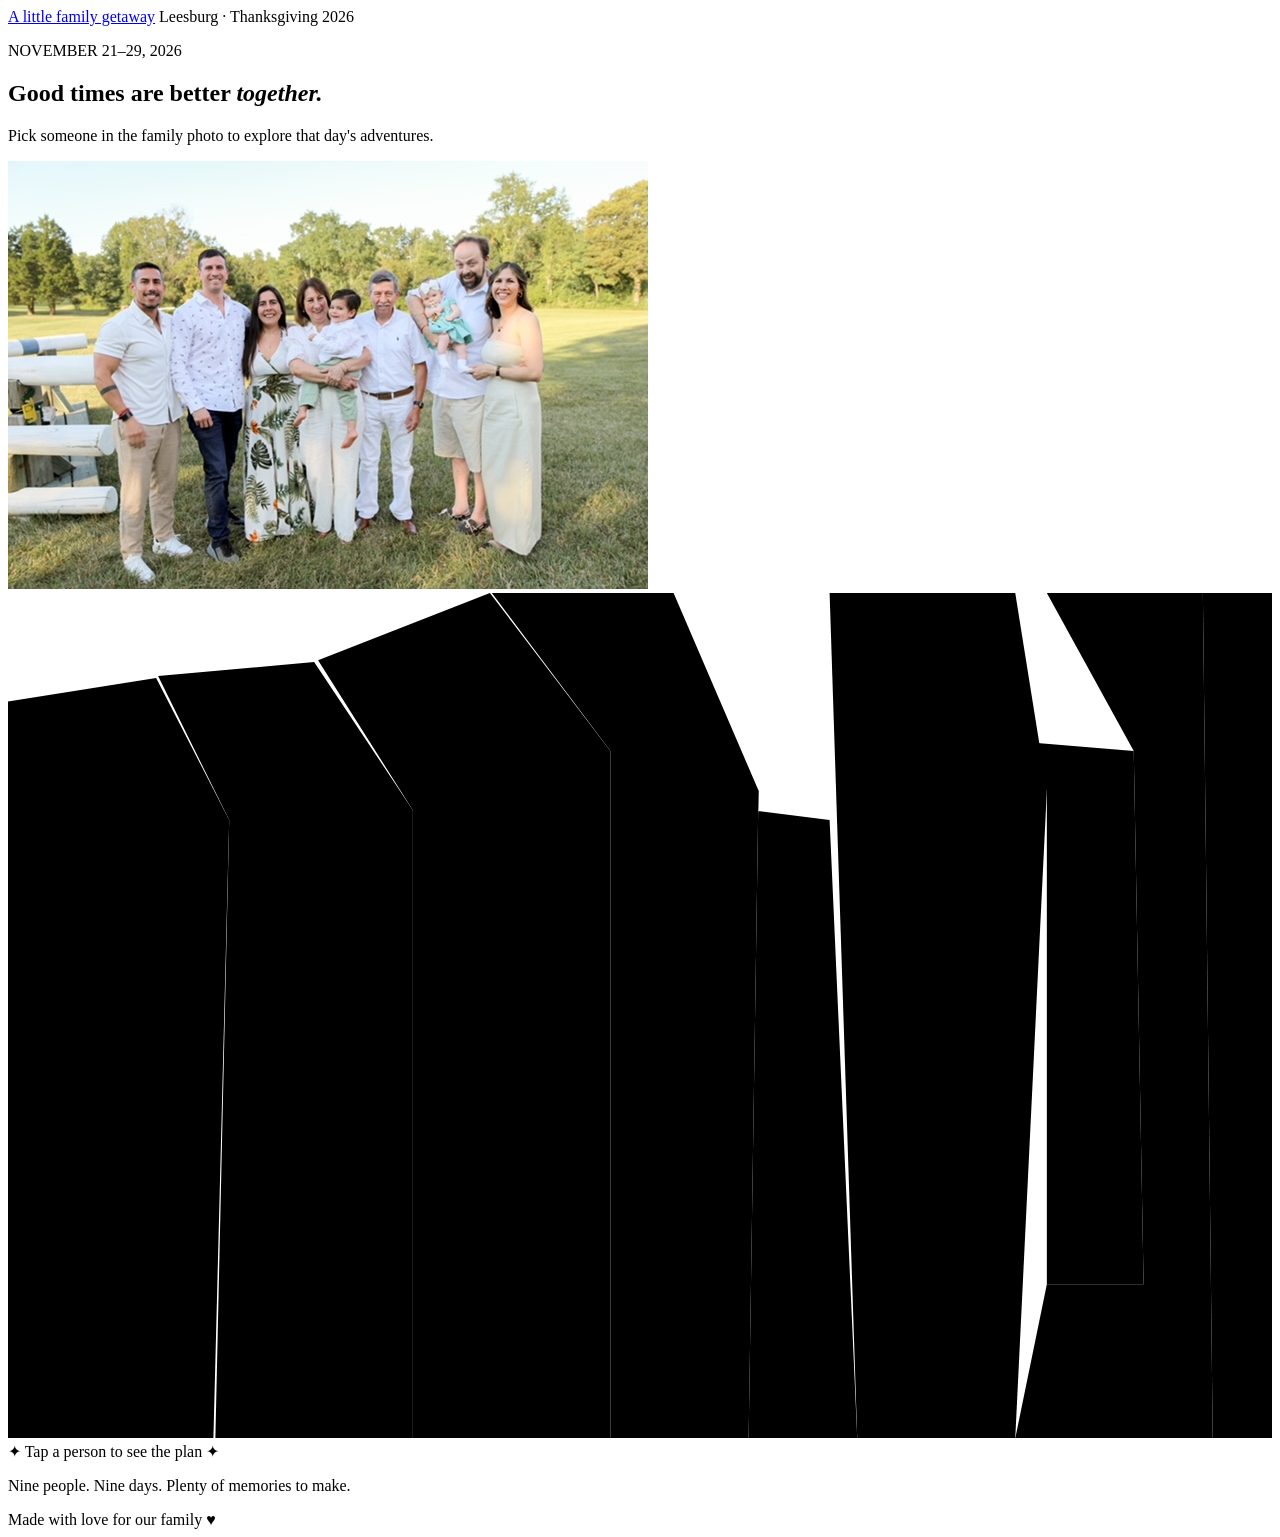
==== index.html @ 2f6ee895 "Add family guide index.html" ====
<!DOCTYPE html>
<html lang="en">
<head>
  <meta charset="UTF-8">
  <meta name="viewport" content="width=device-width, initial-scale=1">
  <meta name="theme-color" content="#f7f1e7">
  <title>Thanksgiving with the Family</title>
  <link rel="stylesheet" href="style.css">
</head>
<body class="home-page">
  <header class="site-header">
    <a class="brand" href="index.html">A little family getaway</a>
    <span class="header-note">Leesburg · Thanksgiving 2026</span>
  </header>
  <main class="home-main">
    <section class="intro">
      <p class="eyebrow">NOVEMBER 21–29, 2026</p>
      <h1>Good times are better <em>together.</em></h1>
      <p class="intro-copy">Pick someone in the family photo to explore that day's adventures.</p>
    </section>
    <section class="photo-card" aria-label="Choose a family member and day">
      <div class="photo-wrap">
        <img src="family-photo.JPG" alt="Our family together" class="family-photo">
        <svg class="hotspots" viewBox="0 0 640 428" preserveAspectRatio="none" role="group" aria-label="Nine clickable family members">
          <a href="pages/day-1.html" aria-label="Saturday, November 21 — person 1"><title>Saturday, November 21</title><polygon points="0,55 75,43 112,115 104,428 0,428"/></a>
          <a href="pages/day-2.html" aria-label="Sunday, November 22 — person 2"><title>Sunday, November 22</title><polygon points="76,42 155,35 205,110 205,428 105,428 112,115"/></a>
          <a href="pages/day-3.html" aria-label="Monday, November 23 — person 3"><title>Monday, November 23</title><polygon points="157,34 244,0 305,80 305,428 205,428 205,110"/></a>
          <a href="pages/day-4.html" aria-label="Tuesday, November 24 — person 4"><title>Tuesday, November 24</title><polygon points="245,0 337,0 380,100 375,428 305,428 305,80"/></a>
          <a href="pages/day-5.html" aria-label="Wednesday, November 25 — person 5"><title>Wednesday, November 25</title><polygon points="337,105 416,115 430,428 375,428 380,100"/></a>
          <a href="pages/day-6.html" aria-label="Thursday, November 26 — person 6"><title>Thursday, November 26</title><polygon points="416,0 510,0 526,100 510,428 430,428"/></a>
          <a href="pages/day-7.html" aria-label="Friday, November 27 — person 7"><title>Friday, November 27</title><polygon points="510,75 570,80 575,350 526,350 526,100"/></a>
          <a href="pages/day-8.html" aria-label="Saturday, November 28 — person 8"><title>Saturday, November 28</title><polygon points="526,0 605,0 610,428 510,428 526,350 575,350 570,80"/></a>
          <a href="pages/day-9.html" aria-label="Sunday, November 29 — person 9"><title>Sunday, November 29</title><polygon points="605,0 640,0 640,428 610,428"/></a>
        </svg>
      </div>
      <div class="photo-caption"><span>✦</span> Tap a person to see the plan <span>✦</span></div>
    </section>
    <p class="small-note">Nine people. Nine days. Plenty of memories to make.</p>
  </main>
  <footer class="site-footer">Made with love for our family ♥</footer>
  <script src="script.js"></script>
</body>
</html>
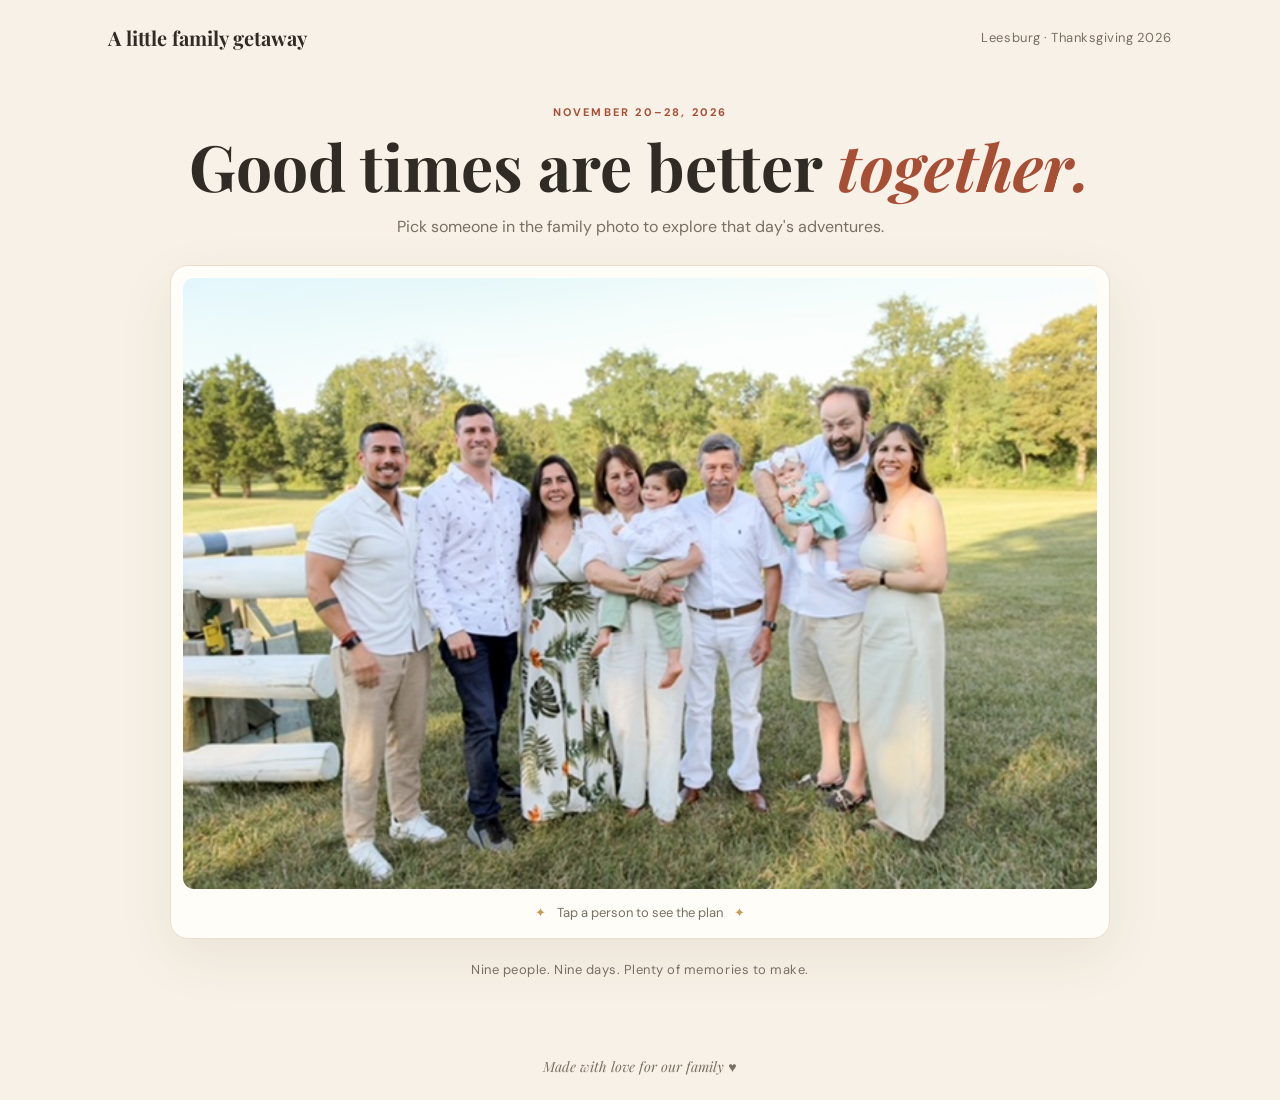
==== commit ab62f6cf: "Correct family visit dates to November 20–28" ====
--- a/index.html
+++ b/index.html
@@ -14,7 +14,7 @@
   </header>
   <main class="home-main">
     <section class="intro">
-      <p class="eyebrow">NOVEMBER 21–29, 2026</p>
+      <p class="eyebrow">NOVEMBER 20–28, 2026</p>
       <h1>Good times are better <em>together.</em></h1>
       <p class="intro-copy">Pick someone in the family photo to explore that day's adventures.</p>
     </section>
--- a/style.css
+++ b/style.css
@@ -0,0 +1,8 @@
+@import url('https://fonts.googleapis.com/css2?family=DM+Sans:wght@400;500;600;700&family=Playfair+Display:ital,wght@0,600;0,700;1,600;1,700&display=swap');
+:root{--ink:#302b25;--muted:#786f63;--cream:#f7f1e7;--paper:#fffdf8;--rust:#a64f35;--gold:#c69a54;--line:#e9dfd0}
+*{box-sizing:border-box}body{margin:0;background:var(--cream);color:var(--ink);font-family:'DM Sans',sans-serif}
+.site-header{max-width:1120px;margin:auto;padding:24px 28px;display:flex;justify-content:space-between;align-items:center}.brand{font-family:'Playfair Display',serif;font-weight:700;color:var(--ink);text-decoration:none;font-size:20px}.header-note,.small-note{color:var(--muted);font-size:13px;letter-spacing:.04em}
+.home-main{width:min(100% - 36px,940px);margin:30px auto 55px}.intro{text-align:center;margin:0 auto 28px}.eyebrow{color:var(--rust);font-weight:700;font-size:11px;letter-spacing:.2em}.intro h1{font:700 clamp(38px,7vw,64px)/1.08 'Playfair Display',serif;margin:12px 0}.intro h1 em{color:var(--rust)}.intro-copy{color:var(--muted);font-size:16px}
+.photo-card{background:var(--paper);padding:12px;border:1px solid var(--line);border-radius:18px;box-shadow:0 18px 55px #59432a14}.photo-wrap{position:relative;overflow:hidden;border-radius:11px;line-height:0}.family-photo{display:block;width:100%;height:auto}.hotspots{position:absolute;inset:0;width:100%;height:100%}.hotspots a{cursor:pointer;outline:none}.hotspots polygon{fill:transparent;stroke:transparent;stroke-width:3;transition:fill .18s,stroke .18s}.hotspots a:hover polygon,.hotspots a:focus polygon{fill:#f5c76b30;stroke:#fff4d7}.photo-caption{text-align:center;padding:15px 8px 5px;color:var(--muted);font-size:13px}.photo-caption span{color:var(--gold);padding:0 8px}.small-note{text-align:center;margin-top:22px}.site-footer{text-align:center;padding:24px;color:var(--muted);font:italic 14px 'Playfair Display',serif}
+.day-main{width:min(100% - 36px,850px);margin:35px auto 70px}.back-link{color:var(--rust);text-decoration:none;font-weight:700;font-size:13px}.day-hero{margin-top:26px;padding:42px 38px;background:var(--paper);border:1px solid var(--line);border-radius:18px}.day-hero .eyebrow{margin:0 0 10px}.day-hero h1{font:700 clamp(36px,6vw,54px)/1.1 'Playfair Display',serif;margin:0 0 12px}.day-hero p{color:var(--muted);margin:0}.plan-section{margin-top:28px}.plan-section h2{font:700 25px 'Playfair Display',serif}.activity-list{display:grid;gap:12px}.activity{background:var(--paper);border:1px solid var(--line);border-radius:13px;padding:19px 21px;display:flex;gap:15px;align-items:flex-start}.activity-icon{font-size:22px}.activity h3{margin:0 0 5px;font-size:16px}.activity p{margin:0;color:var(--muted);font-size:14px;line-height:1.5}.activity a{display:inline-block;margin-top:9px;color:var(--rust);font-weight:700;font-size:13px}.placeholder{border:1px dashed #d7c7b1;background:#fbf7ef;border-radius:13px;padding:20px;color:var(--muted);line-height:1.6}.day-footer{margin-top:32px;text-align:center;color:var(--muted);font:italic 14px 'Playfair Display',serif}
+@media(max-width:600px){.site-header{padding:18px 18px}.header-note{font-size:11px}.home-main{margin-top:18px}.intro-copy{font-size:14px}.photo-card{padding:7px;border-radius:13px}.photo-caption{font-size:12px}.day-hero{padding:30px 23px}.day-main{margin-top:22px}}
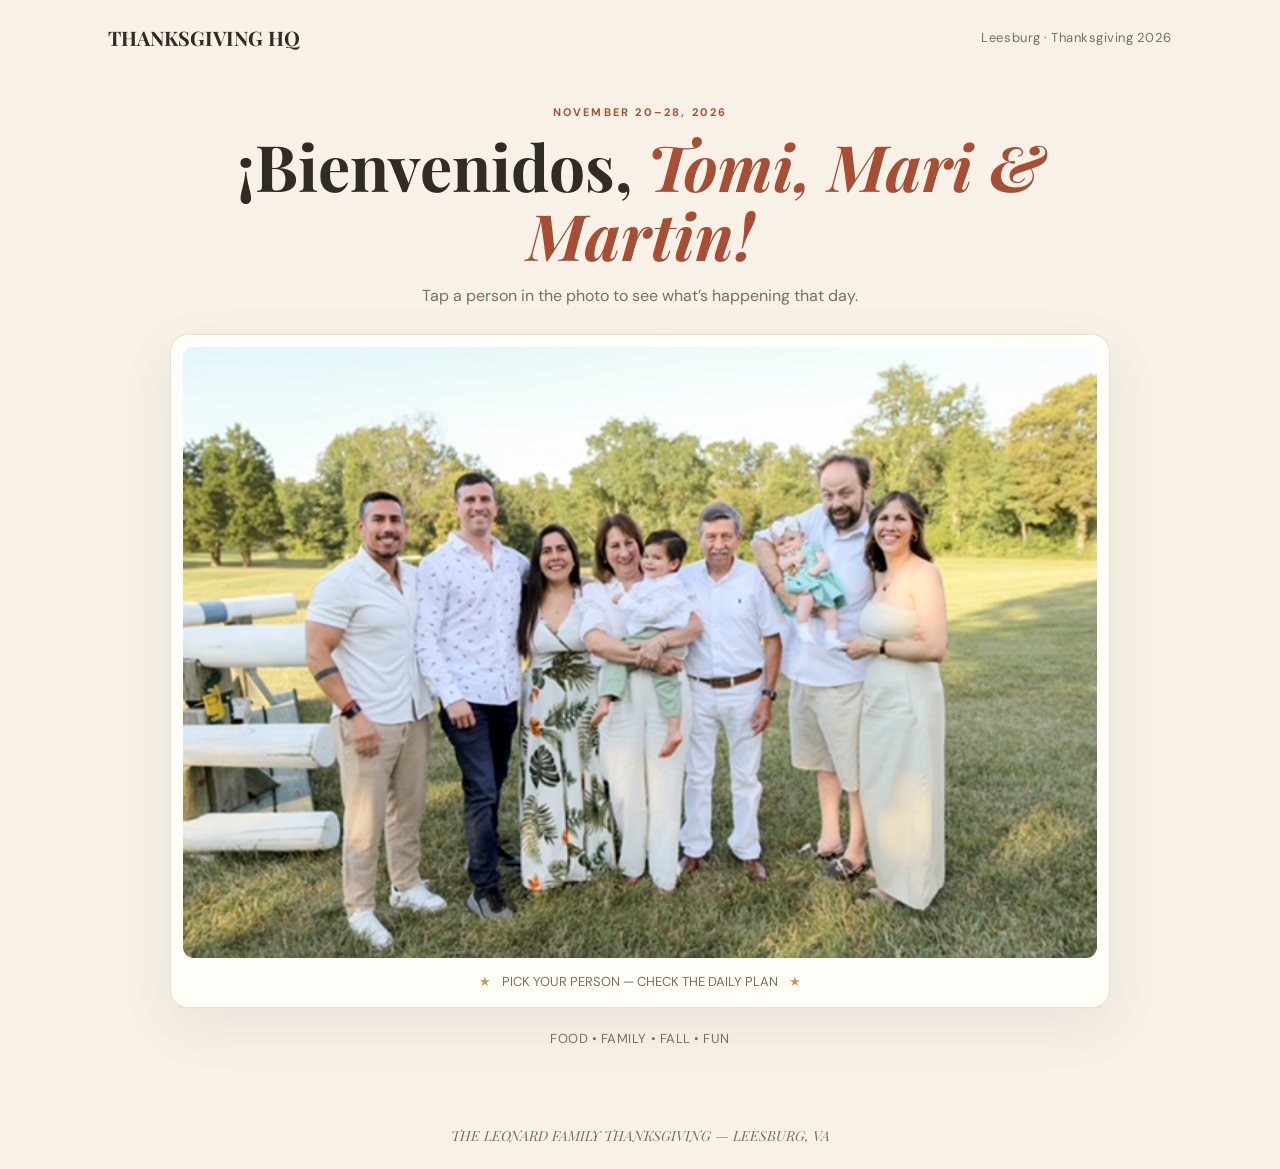
==== commit 81cbab5b: "Refresh homepage welcome and playful Thanksgiving theme" ====
--- a/index.html
+++ b/index.html
@@ -3,41 +3,41 @@
 <head>
   <meta charset="UTF-8">
   <meta name="viewport" content="width=device-width, initial-scale=1">
-  <meta name="theme-color" content="#f7f1e7">
+  <meta name="theme-color" content="#f6d66b">
   <title>Thanksgiving with the Family</title>
   <link rel="stylesheet" href="style.css">
 </head>
 <body class="home-page">
   <header class="site-header">
-    <a class="brand" href="index.html">A little family getaway</a>
+    <a class="brand" href="index.html">THANKSGIVING HQ</a>
     <span class="header-note">Leesburg · Thanksgiving 2026</span>
   </header>
   <main class="home-main">
     <section class="intro">
       <p class="eyebrow">NOVEMBER 20–28, 2026</p>
-      <h1>Good times are better <em>together.</em></h1>
-      <p class="intro-copy">Pick someone in the family photo to explore that day's adventures.</p>
+      <h1>¡Bienvenidos, <em>Tomi, Mari &amp; Martin!</em></h1>
+      <p class="intro-copy">Tap a person in the photo to see what’s happening that day.</p>
     </section>
     <section class="photo-card" aria-label="Choose a family member and day">
       <div class="photo-wrap">
         <img src="family-photo.JPG" alt="Our family together" class="family-photo">
         <svg class="hotspots" viewBox="0 0 640 428" preserveAspectRatio="none" role="group" aria-label="Nine clickable family members">
-          <a href="pages/day-1.html" aria-label="Saturday, November 21 — person 1"><title>Saturday, November 21</title><polygon points="0,55 75,43 112,115 104,428 0,428"/></a>
-          <a href="pages/day-2.html" aria-label="Sunday, November 22 — person 2"><title>Sunday, November 22</title><polygon points="76,42 155,35 205,110 205,428 105,428 112,115"/></a>
-          <a href="pages/day-3.html" aria-label="Monday, November 23 — person 3"><title>Monday, November 23</title><polygon points="157,34 244,0 305,80 305,428 205,428 205,110"/></a>
-          <a href="pages/day-4.html" aria-label="Tuesday, November 24 — person 4"><title>Tuesday, November 24</title><polygon points="245,0 337,0 380,100 375,428 305,428 305,80"/></a>
-          <a href="pages/day-5.html" aria-label="Wednesday, November 25 — person 5"><title>Wednesday, November 25</title><polygon points="337,105 416,115 430,428 375,428 380,100"/></a>
-          <a href="pages/day-6.html" aria-label="Thursday, November 26 — person 6"><title>Thursday, November 26</title><polygon points="416,0 510,0 526,100 510,428 430,428"/></a>
-          <a href="pages/day-7.html" aria-label="Friday, November 27 — person 7"><title>Friday, November 27</title><polygon points="510,75 570,80 575,350 526,350 526,100"/></a>
-          <a href="pages/day-8.html" aria-label="Saturday, November 28 — person 8"><title>Saturday, November 28</title><polygon points="526,0 605,0 610,428 510,428 526,350 575,350 570,80"/></a>
-          <a href="pages/day-9.html" aria-label="Sunday, November 29 — person 9"><title>Sunday, November 29</title><polygon points="605,0 640,0 640,428 610,428"/></a>
+          <a href="pages/day-1.html" aria-label="Friday, November 20 — person 1"><title>Friday, November 20</title><polygon points="86,127 97,111 116,102 148,101 164,116 174,151 171,211 178,270 181,329 174,370 159,393 132,397 116,379 108,334 99,278 91,222 84,177"/></a>
+          <a href="pages/day-2.html" aria-label="Saturday, November 21 — person 2"><title>Saturday, November 21</title><polygon points="184,92 197,87 218,89 232,100 242,126 243,180 239,233 244,296 242,350 232,385 215,398 198,388 190,354 185,300 181,241 177,185 176,128"/></a>
+          <a href="pages/day-3.html" aria-label="Sunday, November 22 — person 3"><title>Sunday, November 22</title><polygon points="245,130 254,124 271,124 284,133 293,154 294,208 289,256 294,310 288,354 278,380 255,386 242,372 239,334 238,284 237,231 237,180"/></a>
+          <a href="pages/day-4.html" aria-label="Monday, November 23 — person 4"><title>Monday, November 23</title><polygon points="286,119 299,112 315,115 327,129 333,155 332,205 326,249 329,298 327,347 316,379 298,384 284,367 281,327 280,279 279,225 280,170"/></a>
+          <a href="pages/day-5.html" aria-label="Tuesday, November 24 — person 5"><title>Tuesday, November 24</title><polygon points="320,128 333,126 347,135 355,151 357,181 353,210 358,244 350,273 336,281 323,268 316,241 315,207 316,169"/></a>
+          <a href="pages/day-6.html" aria-label="Wednesday, November 25 — person 6"><title>Wednesday, November 25</title><polygon points="359,113 370,106 388,108 401,119 410,145 411,201 407,253 414,307 410,352 398,382 378,387 362,371 356,334 355,284 352,232 352,174"/></a>
+          <a href="pages/day-7.html" aria-label="Thursday, November 26 — person 7"><title>Thursday, November 26</title><polygon points="402,125 411,119 425,120 438,131 444,151 442,183 448,207 442,232 427,241 412,231 405,211 400,181"/></a>
+          <a href="pages/day-8.html" aria-label="Friday, November 27 — person 8"><title>Friday, November 27</title><polygon points="431,86 443,76 463,74 478,84 488,108 490,159 485,213 490,268 485,322 477,360 463,379 443,378 430,357 425,321 423,275 420,225 420,168"/></a>
+          <a href="pages/day-9.html" aria-label="Saturday, November 28 — person 9"><title>Saturday, November 28</title><polygon points="479,111 490,101 509,101 523,113 532,143 533,200 528,254 533,310 529,355 516,389 495,396 480,381 474,344 472,293 470,240 470,184"/></a>
         </svg>
       </div>
-      <div class="photo-caption"><span>✦</span> Tap a person to see the plan <span>✦</span></div>
+      <div class="photo-caption"><span>★</span> PICK YOUR PERSON — CHECK THE DAILY PLAN <span>★</span></div>
     </section>
-    <p class="small-note">Nine people. Nine days. Plenty of memories to make.</p>
+    <p class="small-note">FOOD • FAMILY • FALL • FUN</p>
   </main>
-  <footer class="site-footer">Made with love for our family ♥</footer>
+  <footer class="site-footer">THE LEONARD FAMILY THANKSGIVING — LEESBURG, VA</footer>
   <script src="script.js"></script>
 </body>
 </html>
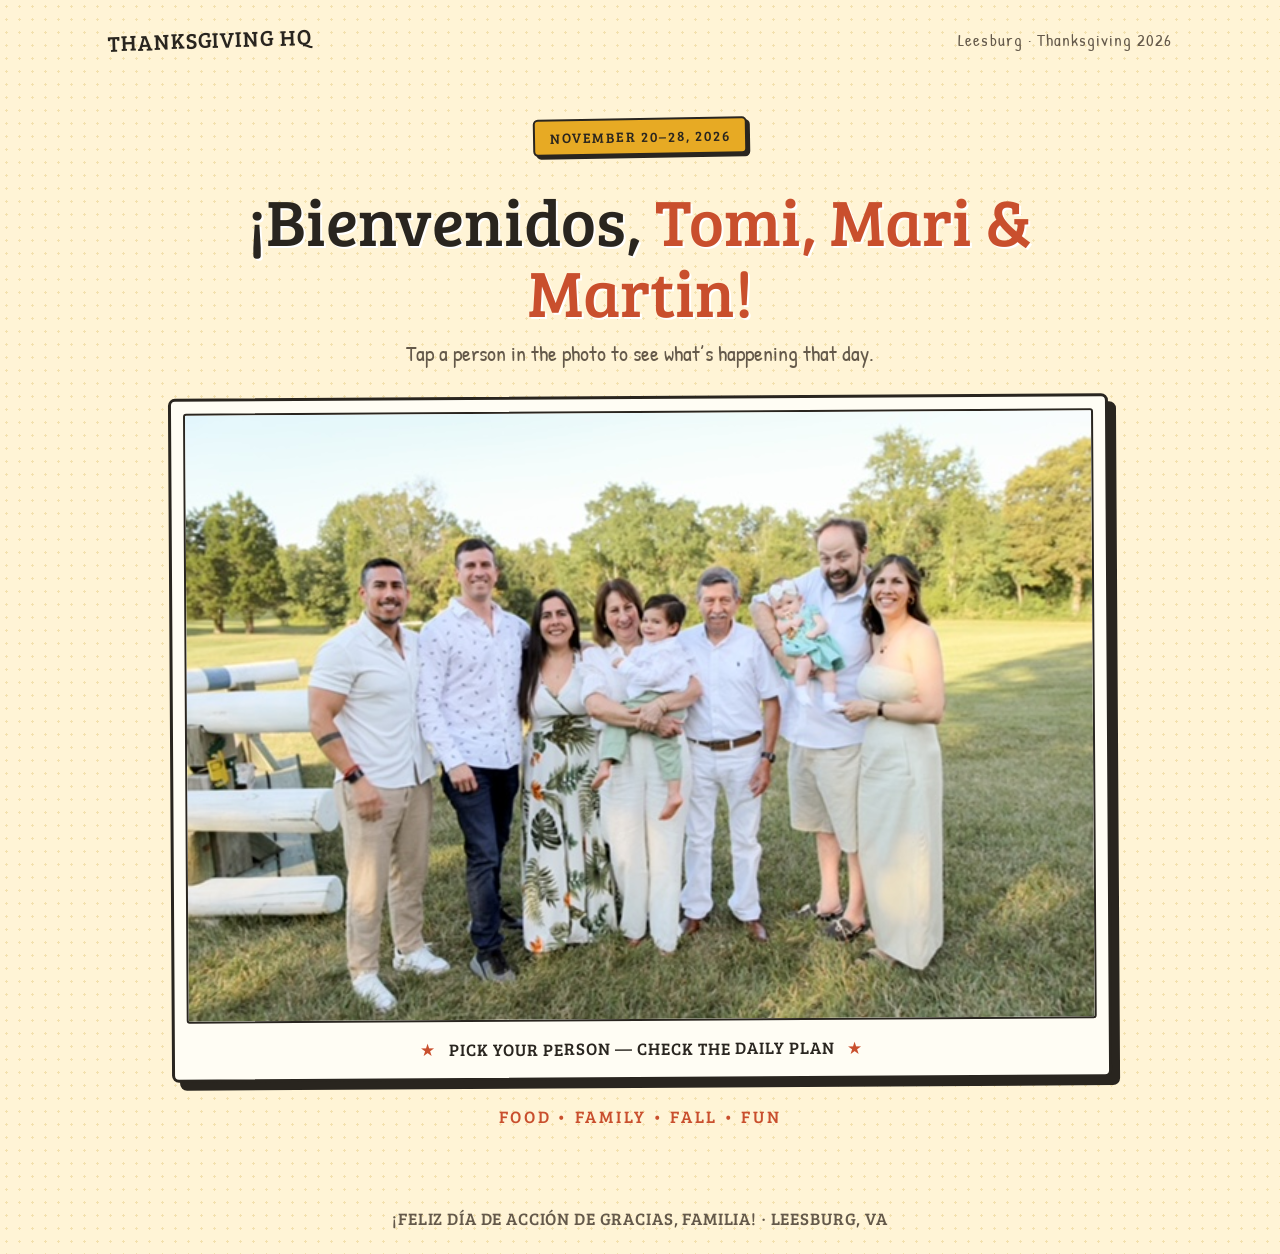
==== commit 394998fd: "Use Spanish family Thanksgiving footer" ====
--- a/index.html
+++ b/index.html
@@ -37,7 +37,7 @@
     </section>
     <p class="small-note">FOOD • FAMILY • FALL • FUN</p>
   </main>
-  <footer class="site-footer">THE LEONARD FAMILY THANKSGIVING — LEESBURG, VA</footer>
+  <footer class="site-footer">¡FELIZ DÍA DE ACCIÓN DE GRACIAS, FAMILIA! · LEESBURG, VA</footer>
   <script src="script.js"></script>
 </body>
 </html>
--- a/style.css
+++ b/style.css
@@ -1,8 +1,41 @@
-@import url('https://fonts.googleapis.com/css2?family=DM+Sans:wght@400;500;600;700&family=Playfair+Display:ital,wght@0,600;0,700;1,600;1,700&display=swap');
-:root{--ink:#302b25;--muted:#786f63;--cream:#f7f1e7;--paper:#fffdf8;--rust:#a64f35;--gold:#c69a54;--line:#e9dfd0}
-*{box-sizing:border-box}body{margin:0;background:var(--cream);color:var(--ink);font-family:'DM Sans',sans-serif}
-.site-header{max-width:1120px;margin:auto;padding:24px 28px;display:flex;justify-content:space-between;align-items:center}.brand{font-family:'Playfair Display',serif;font-weight:700;color:var(--ink);text-decoration:none;font-size:20px}.header-note,.small-note{color:var(--muted);font-size:13px;letter-spacing:.04em}
-.home-main{width:min(100% - 36px,940px);margin:30px auto 55px}.intro{text-align:center;margin:0 auto 28px}.eyebrow{color:var(--rust);font-weight:700;font-size:11px;letter-spacing:.2em}.intro h1{font:700 clamp(38px,7vw,64px)/1.08 'Playfair Display',serif;margin:12px 0}.intro h1 em{color:var(--rust)}.intro-copy{color:var(--muted);font-size:16px}
-.photo-card{background:var(--paper);padding:12px;border:1px solid var(--line);border-radius:18px;box-shadow:0 18px 55px #59432a14}.photo-wrap{position:relative;overflow:hidden;border-radius:11px;line-height:0}.family-photo{display:block;width:100%;height:auto}.hotspots{position:absolute;inset:0;width:100%;height:100%}.hotspots a{cursor:pointer;outline:none}.hotspots polygon{fill:transparent;stroke:transparent;stroke-width:3;transition:fill .18s,stroke .18s}.hotspots a:hover polygon,.hotspots a:focus polygon{fill:#f5c76b30;stroke:#fff4d7}.photo-caption{text-align:center;padding:15px 8px 5px;color:var(--muted);font-size:13px}.photo-caption span{color:var(--gold);padding:0 8px}.small-note{text-align:center;margin-top:22px}.site-footer{text-align:center;padding:24px;color:var(--muted);font:italic 14px 'Playfair Display',serif}
-.day-main{width:min(100% - 36px,850px);margin:35px auto 70px}.back-link{color:var(--rust);text-decoration:none;font-weight:700;font-size:13px}.day-hero{margin-top:26px;padding:42px 38px;background:var(--paper);border:1px solid var(--line);border-radius:18px}.day-hero .eyebrow{margin:0 0 10px}.day-hero h1{font:700 clamp(36px,6vw,54px)/1.1 'Playfair Display',serif;margin:0 0 12px}.day-hero p{color:var(--muted);margin:0}.plan-section{margin-top:28px}.plan-section h2{font:700 25px 'Playfair Display',serif}.activity-list{display:grid;gap:12px}.activity{background:var(--paper);border:1px solid var(--line);border-radius:13px;padding:19px 21px;display:flex;gap:15px;align-items:flex-start}.activity-icon{font-size:22px}.activity h3{margin:0 0 5px;font-size:16px}.activity p{margin:0;color:var(--muted);font-size:14px;line-height:1.5}.activity a{display:inline-block;margin-top:9px;color:var(--rust);font-weight:700;font-size:13px}.placeholder{border:1px dashed #d7c7b1;background:#fbf7ef;border-radius:13px;padding:20px;color:var(--muted);line-height:1.6}.day-footer{margin-top:32px;text-align:center;color:var(--muted);font:italic 14px 'Playfair Display',serif}
-@media(max-width:600px){.site-header{padding:18px 18px}.header-note{font-size:11px}.home-main{margin-top:18px}.intro-copy{font-size:14px}.photo-card{padding:7px;border-radius:13px}.photo-caption{font-size:12px}.day-hero{padding:30px 23px}.day-main{margin-top:22px}}+@import url('https://fonts.googleapis.com/css2?family=Bree+Serif&family=Patrick+Hand:wght@400&display=swap');
+:root{--ink:#29251f;--muted:#64594a;--cream:#fff4d6;--paper:#fffdf4;--rust:#c94f2d;--gold:#e7aa24;--line:#302b25;--blue:#8ecbd0;--red:#c94f2d}
+*{box-sizing:border-box}
+body{margin:0;background-color:var(--cream);background-image:radial-gradient(#d9b85b55 1.2px,transparent 1.2px);background-size:13px 13px;color:var(--ink);font-family:'Patrick Hand',cursive;font-size:18px}
+.site-header{max-width:1120px;margin:auto;padding:24px 28px;display:flex;justify-content:space-between;align-items:center}
+.brand{font-family:'Bree Serif',serif;font-weight:400;color:var(--ink);text-decoration:none;font-size:22px;letter-spacing:.04em;transform:rotate(-2deg)}
+.header-note,.small-note{color:var(--muted);font-size:17px;letter-spacing:.06em}
+.home-main{width:min(100% - 36px,940px);margin:26px auto 55px}
+.intro{text-align:center;margin:0 auto 28px}
+.eyebrow{display:inline-block;background:var(--gold);color:var(--ink);font-family:'Bree Serif',serif;font-size:14px;letter-spacing:.13em;padding:7px 15px;border:2px solid var(--ink);border-radius:5px;box-shadow:3px 3px 0 var(--ink);transform:rotate(-1deg)}
+.intro h1{font:400 clamp(36px,7vw,66px)/1.08 'Bree Serif',serif;margin:16px 0 10px;text-shadow:2px 2px 0 #fff}
+.intro h1 em{color:var(--rust);font-style:normal}
+.intro-copy{color:var(--muted);font-size:22px;margin:8px 0}
+.photo-card{background:var(--paper);padding:12px;border:3px solid var(--ink);border-radius:7px;box-shadow:8px 8px 0 var(--ink);transform:rotate(-.35deg)}
+.photo-wrap{position:relative;overflow:hidden;border:2px solid var(--ink);border-radius:3px;line-height:0}
+.family-photo{display:block;width:100%;height:auto}
+.hotspots{position:absolute;inset:0;width:100%;height:100%}
+.hotspots a{cursor:pointer;outline:none}
+.hotspots polygon{fill:transparent;stroke:transparent;stroke-width:3;transition:fill .18s,stroke .18s}
+.hotspots a:hover polygon,.hotspots a:focus polygon{fill:#f5c76b55;stroke:#fff;stroke-width:4;stroke-dasharray:7 4}
+.photo-caption{text-align:center;padding:16px 8px 5px;color:var(--ink);font:400 17px 'Bree Serif',serif;letter-spacing:.06em}
+.photo-caption span{color:var(--rust);padding:0 8px}
+.small-note{text-align:center;margin-top:26px;font-family:'Bree Serif',serif;font-size:17px;color:var(--rust);letter-spacing:.16em}
+.site-footer{text-align:center;padding:24px;color:var(--muted);font:400 17px 'Bree Serif',serif;letter-spacing:.05em}
+.day-main{width:min(100% - 36px,850px);margin:35px auto 70px}
+.back-link{color:var(--rust);text-decoration:none;font-weight:bold;font-size:18px}
+.day-hero{margin-top:26px;padding:42px 38px;background:var(--paper);border:3px solid var(--ink);border-radius:7px;box-shadow:6px 6px 0 var(--ink)}
+.day-hero .eyebrow{margin:0 0 15px}
+.day-hero h1{font:400 clamp(36px,6vw,54px)/1.1 'Bree Serif',serif;margin:0 0 12px}
+.day-hero p{color:var(--muted);margin:0;font-size:20px}
+.plan-section{margin-top:28px}
+.plan-section h2{font:400 29px 'Bree Serif',serif}
+.activity-list{display:grid;gap:12px}
+.activity{background:var(--paper);border:2px solid var(--ink);border-radius:7px;padding:19px 21px;display:flex;gap:15px;align-items:flex-start;box-shadow:3px 3px 0 #302b2533}
+.activity-icon{font-size:25px}
+.activity h3{margin:0 0 5px;font:400 21px 'Bree Serif',serif}
+.activity p{margin:0;color:var(--muted);font-size:18px;line-height:1.45}
+.activity a{display:inline-block;margin-top:9px;color:var(--rust);font-weight:bold;font-size:18px}
+.placeholder{border:2px dashed var(--ink);background:#fff9e8;border-radius:7px;padding:20px;color:var(--muted);line-height:1.5}
+.day-footer{margin-top:32px;text-align:center;color:var(--muted);font:400 17px 'Bree Serif',serif}
+@media(max-width:600px){.site-header{padding:18px 18px;gap:10px}.brand{font-size:18px}.header-note{font-size:14px;text-align:right}.home-main{margin-top:18px}.intro-copy{font-size:19px}.photo-card{padding:7px;border-radius:6px;box-shadow:5px 5px 0 var(--ink)}.photo-caption{font-size:13px}.day-hero{padding:30px 23px}.day-main{margin-top:22px}}
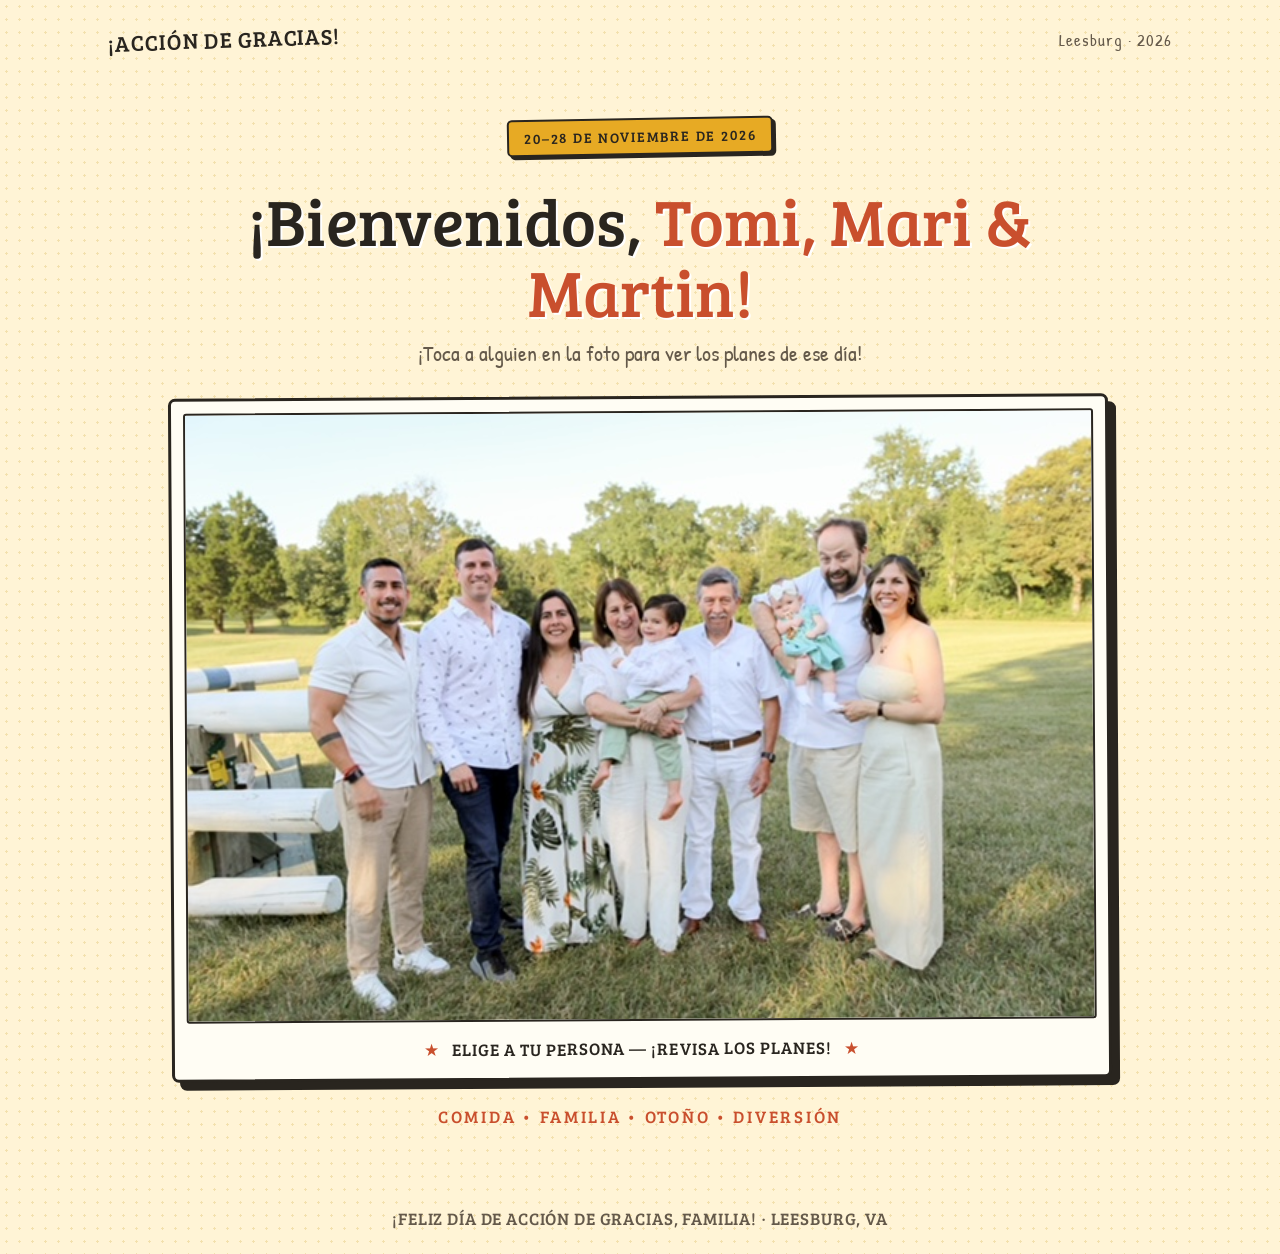
==== commit db3fc223: "Translate homepage into Spanish" ====
--- a/index.html
+++ b/index.html
@@ -1,43 +1,17 @@
 <!DOCTYPE html>
-<html lang="en">
-<head>
-  <meta charset="UTF-8">
-  <meta name="viewport" content="width=device-width, initial-scale=1">
-  <meta name="theme-color" content="#f6d66b">
-  <title>Thanksgiving with the Family</title>
-  <link rel="stylesheet" href="style.css">
-</head>
+<html lang="es">
+<head><meta charset="UTF-8"><meta name="viewport" content="width=device-width, initial-scale=1"><meta name="theme-color" content="#f6d66b"><title>Acción de Gracias en familia</title><link rel="stylesheet" href="style.css"></head>
 <body class="home-page">
-  <header class="site-header">
-    <a class="brand" href="index.html">THANKSGIVING HQ</a>
-    <span class="header-note">Leesburg · Thanksgiving 2026</span>
-  </header>
-  <main class="home-main">
-    <section class="intro">
-      <p class="eyebrow">NOVEMBER 20–28, 2026</p>
-      <h1>¡Bienvenidos, <em>Tomi, Mari &amp; Martin!</em></h1>
-      <p class="intro-copy">Tap a person in the photo to see what’s happening that day.</p>
-    </section>
-    <section class="photo-card" aria-label="Choose a family member and day">
-      <div class="photo-wrap">
-        <img src="family-photo.JPG" alt="Our family together" class="family-photo">
-        <svg class="hotspots" viewBox="0 0 640 428" preserveAspectRatio="none" role="group" aria-label="Nine clickable family members">
-          <a href="pages/day-1.html" aria-label="Friday, November 20 — person 1"><title>Friday, November 20</title><polygon points="86,127 97,111 116,102 148,101 164,116 174,151 171,211 178,270 181,329 174,370 159,393 132,397 116,379 108,334 99,278 91,222 84,177"/></a>
-          <a href="pages/day-2.html" aria-label="Saturday, November 21 — person 2"><title>Saturday, November 21</title><polygon points="184,92 197,87 218,89 232,100 242,126 243,180 239,233 244,296 242,350 232,385 215,398 198,388 190,354 185,300 181,241 177,185 176,128"/></a>
-          <a href="pages/day-3.html" aria-label="Sunday, November 22 — person 3"><title>Sunday, November 22</title><polygon points="245,130 254,124 271,124 284,133 293,154 294,208 289,256 294,310 288,354 278,380 255,386 242,372 239,334 238,284 237,231 237,180"/></a>
-          <a href="pages/day-4.html" aria-label="Monday, November 23 — person 4"><title>Monday, November 23</title><polygon points="286,119 299,112 315,115 327,129 333,155 332,205 326,249 329,298 327,347 316,379 298,384 284,367 281,327 280,279 279,225 280,170"/></a>
-          <a href="pages/day-5.html" aria-label="Tuesday, November 24 — person 5"><title>Tuesday, November 24</title><polygon points="320,128 333,126 347,135 355,151 357,181 353,210 358,244 350,273 336,281 323,268 316,241 315,207 316,169"/></a>
-          <a href="pages/day-6.html" aria-label="Wednesday, November 25 — person 6"><title>Wednesday, November 25</title><polygon points="359,113 370,106 388,108 401,119 410,145 411,201 407,253 414,307 410,352 398,382 378,387 362,371 356,334 355,284 352,232 352,174"/></a>
-          <a href="pages/day-7.html" aria-label="Thursday, November 26 — person 7"><title>Thursday, November 26</title><polygon points="402,125 411,119 425,120 438,131 444,151 442,183 448,207 442,232 427,241 412,231 405,211 400,181"/></a>
-          <a href="pages/day-8.html" aria-label="Friday, November 27 — person 8"><title>Friday, November 27</title><polygon points="431,86 443,76 463,74 478,84 488,108 490,159 485,213 490,268 485,322 477,360 463,379 443,378 430,357 425,321 423,275 420,225 420,168"/></a>
-          <a href="pages/day-9.html" aria-label="Saturday, November 28 — person 9"><title>Saturday, November 28</title><polygon points="479,111 490,101 509,101 523,113 532,143 533,200 528,254 533,310 529,355 516,389 495,396 480,381 474,344 472,293 470,240 470,184"/></a>
-        </svg>
-      </div>
-      <div class="photo-caption"><span>★</span> PICK YOUR PERSON — CHECK THE DAILY PLAN <span>★</span></div>
-    </section>
-    <p class="small-note">FOOD • FAMILY • FALL • FUN</p>
-  </main>
-  <footer class="site-footer">¡FELIZ DÍA DE ACCIÓN DE GRACIAS, FAMILIA! · LEESBURG, VA</footer>
-  <script src="script.js"></script>
-</body>
-</html>+<header class="site-header"><a class="brand" href="index.html">¡ACCIÓN DE GRACIAS!</a><span class="header-note">Leesburg · 2026</span></header>
+<main class="home-main"><section class="intro"><p class="eyebrow">20–28 DE NOVIEMBRE DE 2026</p><h1>¡Bienvenidos, <em>Tomi, Mari &amp; Martin!</em></h1><p class="intro-copy">¡Toca a alguien en la foto para ver los planes de ese día!</p></section>
+<section class="photo-card" aria-label="Elige a un familiar y un día"><div class="photo-wrap"><img src="family-photo.JPG" alt="Nuestra familia reunida" class="family-photo">
+<svg class="hotspots" viewBox="0 0 640 428" preserveAspectRatio="none" role="group" aria-label="Nueve familiares para elegir">
+<a href="pages/day-1.html" aria-label="Viernes 20 de noviembre"><polygon points="86,127 97,111 116,102 148,101 164,116 174,151 171,211 178,270 181,329 174,370 159,393 132,397 116,379 108,334 99,278 91,222 84,177"/></a>
+<a href="pages/day-2.html" aria-label="Sábado 21 de noviembre"><polygon points="184,92 197,87 218,89 232,100 242,126 243,180 239,233 244,296 242,350 232,385 215,398 198,388 190,354 185,300 181,241 177,185 176,128"/></a>
+<a href="pages/day-3.html" aria-label="Domingo 22 de noviembre"><polygon points="245,130 254,124 271,124 284,133 293,154 294,208 289,256 294,310 288,354 278,380 255,386 242,372 239,334 238,284 237,231 237,180"/></a>
+<a href="pages/day-4.html" aria-label="Lunes 23 de noviembre"><polygon points="286,119 299,112 315,115 327,129 333,155 332,205 326,249 329,298 327,347 316,379 298,384 284,367 281,327 280,279 279,225 280,170"/></a>
+<a href="pages/day-5.html" aria-label="Martes 24 de noviembre"><polygon points="320,128 333,126 347,135 355,151 357,181 353,210 358,244 350,273 336,281 323,268 316,241 315,207 316,169"/></a>
+<a href="pages/day-6.html" aria-label="Miércoles 25 de noviembre"><polygon points="359,113 370,106 388,108 401,119 410,145 411,201 407,253 414,307 410,352 398,382 378,387 362,371 356,334 355,284 352,232 352,174"/></a>
+<a href="pages/day-7.html" aria-label="Jueves 26 de noviembre"><polygon points="402,125 411,119 425,120 438,131 444,151 442,183 448,207 442,232 427,241 412,231 405,211 400,181"/></a>
+<a href="pages/day-8.html" aria-label="Viernes 27 de noviembre"><polygon points="431,86 443,76 463,74 478,84 488,108 490,159 485,213 490,268 485,322 477,360 463,379 443,378 430,357 425,321 423,275 420,225 420,168"/></a>
+<a href="pages/day-9.html" aria-label="Sábado 28 de noviembre"><polygon points="479,111 490,101 509,101 523,113 532,143 533,200 528,254 533,310 529,355 516,389 495,396 480,381 474,344 472,293 470,240 470,184"/></a></svg></div><div class="photo-caption"><span>★</span> ELIGE A TU PERSONA — ¡REVISA LOS PLANES! <span>★</span></div></section><p class="small-note">COMIDA • FAMILIA • OTOÑO • DIVERSIÓN</p></main><footer class="site-footer">¡FELIZ DÍA DE ACCIÓN DE GRACIAS, FAMILIA! · LEESBURG, VA</footer><script src="script.js"></script></body></html>
